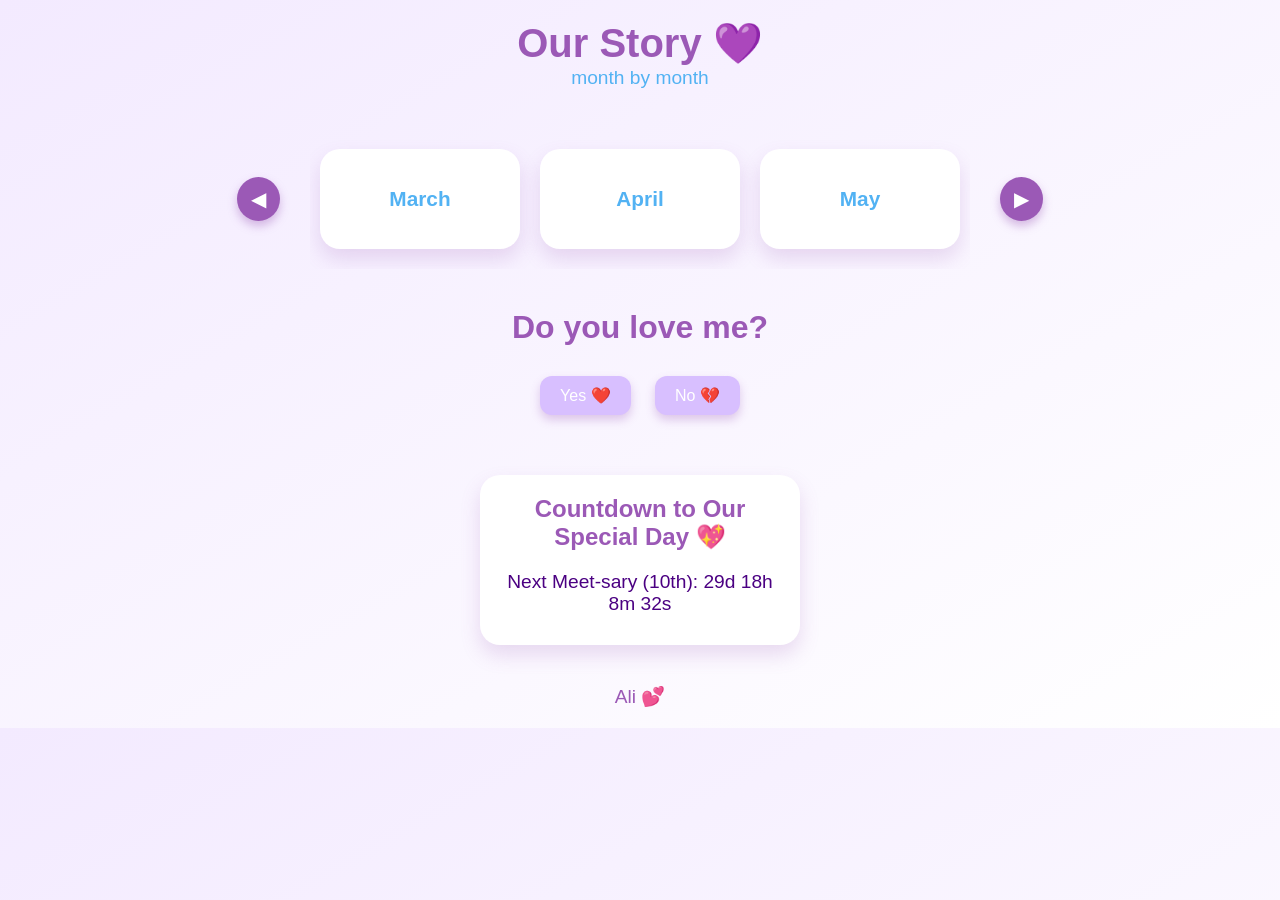
==== index.html @ c6aa1ea2 "first upload of memories system" ====
<!DOCTYPE html>
<html lang="en">
<head>
  <meta charset="UTF-8">
  <meta name="viewport" content="width=device-width, initial-scale=1.0">
  <title>For Heidi ✨</title>
  <link rel="stylesheet" href="style.css">
</head>
<body>

  <!-- Header -->
  <header>
    <h1>Our Story 💜</h1>
    <p>month by month</p>
  </header>

  <!-- Timeline Section -->
  <section class="timeline-wrapper">
    <button class="scroll-btn left" id="scrollLeft">◀</button>

    <div class="timeline">
      <a href="march.html" class="month">
        <h3>March</h3>
      </a>

      <a href="april.html" class="month">
        <h3>April</h3>
      </a>

      <a href="may.html" class="month">
        <h3>May</h3>
      </a>
    </div>

    <button class="scroll-btn right" id="scrollRight">▶</button>
  </section>

  <!-- Interactive Section -->
  <section class="love-quiz">
    <h2>Do you love me?</h2>
    <button id="yes">Yes ❤️</button>
    <button id="no">No 💔</button>
  </section>

<!-- Countdown Section -->
<section class="countdown">
  <h2>Countdown to Our Special Day 💖</h2>

  <div>
    <p>
      Next Meet-sary
      (<span id="meetsary-number"></span>):
      <span id="meetsary-timer"></span>
    </p>
  </div>
</section>

  <!-- Footer -->
  <footer>
    <p>Ali 💕</p>
  </footer>

  <script src="script.js"></script>
</body>
</html>
---- style.css ----
/* Basic Reset */
* {
  margin: 0;
  padding: 0;
  box-sizing: border-box;
  font-family: 'Arial', sans-serif;
}

/* Body Background */
body {
  background: linear-gradient(to bottom right, #f3eaff, #ffffff); /* light violet to white */
  color: #52b2f3;
  text-align: center;
  padding: 20px;
}

/* Header */
header {
  margin-bottom: 40px;
}
header h1 {
  font-size: 2.5em;
  color: #9b59b6; /* violet */
}
header p {
  font-size: 1.2em;
  color: #52b2f3; /* slightly darker violet */
}

/* Timeline (Horizontal Swipe) */
.timeline {
  display: flex;
  flex-wrap: nowrap;
  overflow-x: auto;
  gap: 20px;
  padding: 20px 10px;
  scroll-behavior: smooth;
}

/* Hide scrollbar (optional, looks cleaner) */
.timeline::-webkit-scrollbar {
  display: none;
}
.timeline {
  -ms-overflow-style: none;  /* IE & Edge */
  scrollbar-width: none;     /* Firefox */
}

/* Month cards stay fixed size */
.month {
  flex: 0 0 auto;
  background: #ffffff;
  border-radius: 20px;
  padding: 20px;
  width: 200px;
  box-shadow: 0 10px 20px rgba(155, 89, 182, 0.2);
  transition: transform 0.3s;
}

.month {
  display: flex;
  align-items: center;
  justify-content: center;
  height: 100px;
}

.month h3 {
  font-size: 1.3em;
  color: #52b2f3;
  font-weight: bold;
}

.month {
  text-decoration: none;
  color: inherit;
  display: flex;
  align-items: center;
  justify-content: center;
}

.month:hover h3 {
  color: #4b0082;
}

/* Timeline Wrapper */
.timeline-wrapper {
  position: relative;
  display: flex;
  align-items: center;
  justify-content: center;
  margin-bottom: 40px;
}

/* Scroll Buttons */
.scroll-btn {
  background: #9b59b6;
  color: white;
  border: none;
  font-size: 20px;
  padding: 10px 14px;
  border-radius: 50%;
  cursor: pointer;
  box-shadow: 0 5px 10px rgba(155, 89, 182, 0.4);
  transition: 0.3s;
}

.scroll-btn:hover {
  transform: scale(1.15);
  background: #6a0dad;
}

/* Button Positions */
.scroll-btn.left {
  margin-right: 30px;
}

.scroll-btn.right {
  margin-left: 30px;
}

/* Love Quiz Section */
.love-quiz {
  margin-bottom: 50px;
}
.love-quiz h2 {
  font-size: 2em;
  margin-bottom: 20px;
  color: #9b59b6; /* violet */
}
button {
  border: none;
  border-radius: 12px;
  padding: 10px 20px;
  margin: 10px;
  background: #d8bfff; /* light violet */
  color: #ffffff;
  font-size: 16px;
  cursor: pointer;
  transition: 0.3s;
  position: relative;
  box-shadow: 0 5px 10px rgba(155, 89, 182, 0.3);
}
button:hover {
  transform: scale(1.1);
  background: #c796ff; /* slightly darker violet on hover */
}

/* Footer */
footer p {
  font-size: 1.2em;
  margin-top: 40px;
  color: #9b59b6; /* violet */
}

/* Confetti Styles */
.confetti {
  position: fixed;
  width: 10px;
  height: 10px;
  top: 0;
  border-radius: 50%;
  animation: fall 2s linear forwards;
}
@keyframes fall {
  0% { transform: translateY(0); }
  100% { transform: translateY(100vh) rotate(360deg); }
}

.countdown {
  margin: 40px auto;
  background: #ffffff;
  border-radius: 20px;
  padding: 20px;
  width: 320px;
  box-shadow: 0 10px 20px rgba(155, 89, 182, 0.2);
}
.countdown h2 {
  color: #9b59b6;
  margin-bottom: 20px;
}
.countdown p {
  font-size: 1.2em;
  margin: 10px 0;
  color: #4b0082;
}
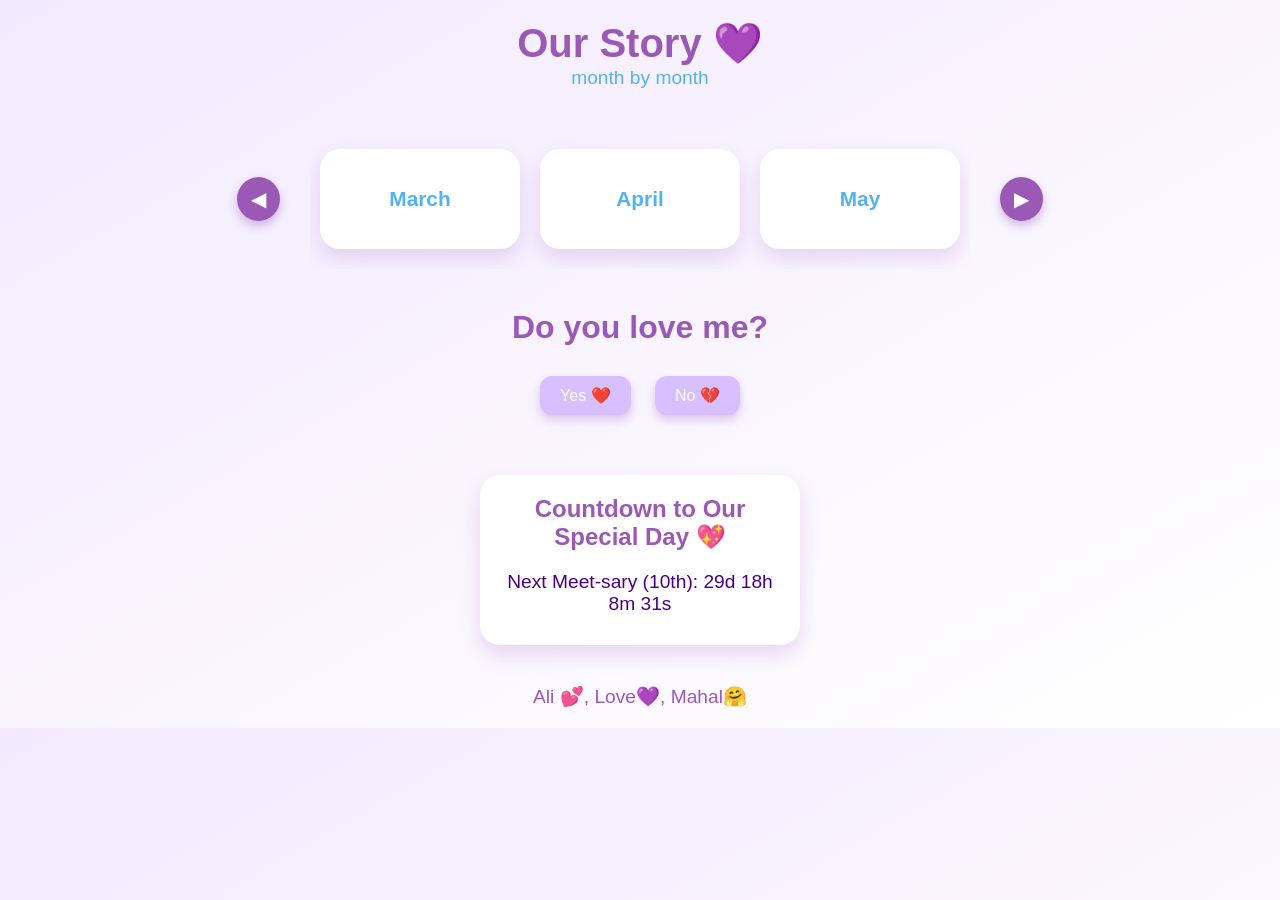
==== commit 4d7c3186: "update" ====
--- a/index.html
+++ b/index.html
@@ -57,7 +57,7 @@
 
   <!-- Footer -->
   <footer>
-    <p>Ali 💕</p>
+    <p>Ali 💕, Love💜, Mahal🤗</p>
   </footer>
 
   <script src="script.js"></script>
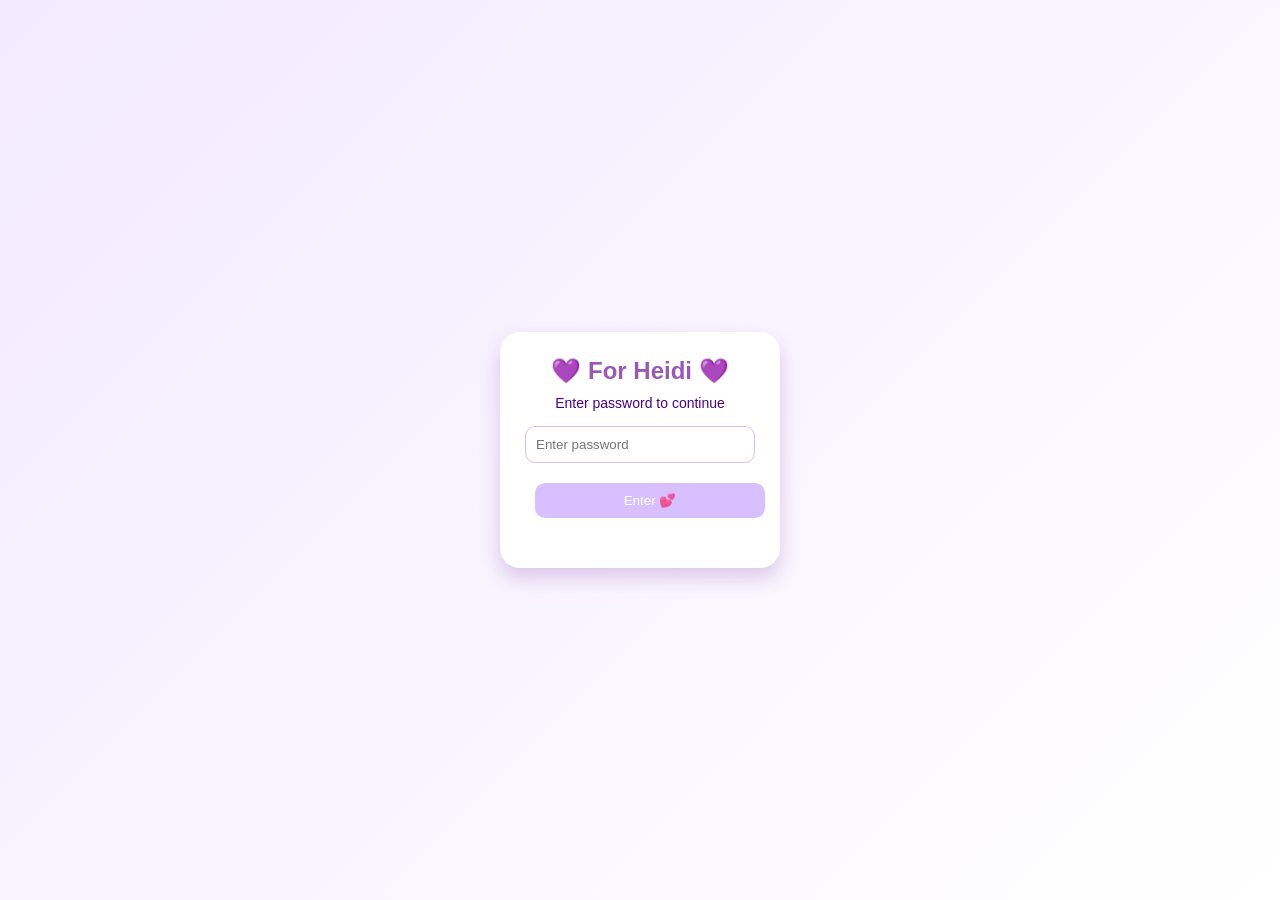
==== commit 0f7bdeb6: "update" ====
--- a/index.html
+++ b/index.html
@@ -8,58 +8,95 @@
 </head>
 <body>
 
-  <!-- Header -->
+<!-- 🔐 LOGIN SCREEN -->
+<div id="login-screen">
+  <div class="login-box">
+    <h2>💜 For Heidi 💜</h2>
+    <p>Enter password to continue</p>
+
+    <input type="password" id="password" placeholder="Enter password">
+    <button onclick="checkPassword()">Enter 💕</button>
+
+    <p id="error"></p>
+  </div>
+</div>
+
+<!-- 💜 LOADING SCREEN -->
+<div id="loading-screen" style="display:none;">
+  <div class="loader-box">
+    <img src="loadingscreen.gif" alt="loading">
+    <p>Loading our memories... 💜</p>
+  </div>
+</div>
+
+<!-- 🌸 MAIN CONTENT -->
+<div id="main-content" style="display:none;">
+
   <header>
     <h1>Our Story 💜</h1>
     <p>month by month</p>
   </header>
 
-  <!-- Timeline Section -->
   <section class="timeline-wrapper">
     <button class="scroll-btn left" id="scrollLeft">◀</button>
 
     <div class="timeline">
-      <a href="march.html" class="month">
-        <h3>March</h3>
-      </a>
-
-      <a href="april.html" class="month">
-        <h3>April</h3>
-      </a>
-
-      <a href="may.html" class="month">
-        <h3>May</h3>
-      </a>
+      <a href="march.html" class="month"><h3>March</h3></a>
+      <a href="april.html" class="month"><h3>April</h3></a>
+      <a href="may.html" class="month"><h3>May</h3></a>
     </div>
 
     <button class="scroll-btn right" id="scrollRight">▶</button>
   </section>
 
-  <!-- Interactive Section -->
   <section class="love-quiz">
     <h2>Do you love me?</h2>
     <button id="yes">Yes ❤️</button>
     <button id="no">No 💔</button>
   </section>
 
-<!-- Countdown Section -->
-<section class="countdown">
-  <h2>Countdown to Our Special Day 💖</h2>
-
-  <div>
+  <section class="countdown">
+    <h2>Countdown to Our Special Day 💖</h2>
     <p>
-      Next Meet-sary
-      (<span id="meetsary-number"></span>):
+      Next Meet-sary:
+      <span id="meetsary-number"></span>
+      <br>
       <span id="meetsary-timer"></span>
     </p>
-  </div>
-</section>
+  </section>
 
-  <!-- Footer -->
   <footer>
-    <p>Ali 💕, Love💜, Mahal🤗</p>
+    <p>Ali 💕, Love 💜, Mahal 🤗</p>
   </footer>
 
-  <script src="script.js"></script>
+</div>
+
+<script src="script.js"></script>
+
+<!-- 🔐 LOGIN + LOADING LOGIC -->
+<script>
+function checkPassword() {
+  const pass = document.getElementById("password").value;
+
+  if (pass === "heiro@0726") {
+
+    // hide login
+    document.getElementById("login-screen").style.display = "none";
+
+    // show loading
+    document.getElementById("loading-screen").style.display = "flex";
+
+    // after delay show main content
+    setTimeout(() => {
+      document.getElementById("loading-screen").style.display = "none";
+      document.getElementById("main-content").style.display = "block";
+    }, 2500);
+
+  } else {
+    document.getElementById("error").innerText = "Wrong password 💔 Try again";
+  }
+}
+</script>
+
 </body>
 </html>
--- a/style.css
+++ b/style.css
@@ -1,4 +1,4 @@
-/* Basic Reset */
+/* ================= RESET ================= */
 * {
   margin: 0;
   padding: 0;
@@ -6,89 +6,161 @@
   font-family: 'Arial', sans-serif;
 }
 
-/* Body Background */
+/* ================= BODY ================= */
 body {
-  background: linear-gradient(to bottom right, #f3eaff, #ffffff); /* light violet to white */
+  background: linear-gradient(to bottom right, #f3eaff, #ffffff);
   color: #52b2f3;
   text-align: center;
-  padding: 20px;
-}
-
-/* Header */
+}
+
+/* ================= LOADING SCREEN ================= */
+#loading-screen {
+  position: fixed;
+  width: 100%;
+  height: 100vh;
+  background: linear-gradient(to bottom right, #f3eaff, #ffffff);
+  display: flex;
+  justify-content: center;
+  align-items: center;
+  z-index: 2000;
+}
+
+.loader-box {
+  text-align: center;
+}
+
+.loader-box img {
+  width: 120px;
+  height: 120px;
+  margin-bottom: 10px;
+}
+
+.loader-box p {
+  color: #9b59b6;
+  font-size: 16px;
+}
+
+/* ================= LOGIN SCREEN ================= */
+#login-screen {
+  position: fixed;
+  width: 100%;
+  height: 100vh;
+  background: linear-gradient(135deg, #f3eaff, #ffffff);
+  display: flex;
+  justify-content: center;
+  align-items: center;
+  z-index: 1500;
+}
+
+.login-box {
+  background: white;
+  padding: 25px;
+  border-radius: 20px;
+  box-shadow: 0 10px 20px rgba(155, 89, 182, 0.3);
+  width: 280px;
+}
+
+.login-box h2 {
+  color: #9b59b6;
+  margin-bottom: 10px;
+}
+
+.login-box p {
+  font-size: 14px;
+  margin-bottom: 15px;
+  color: #4b0082;
+}
+
+.login-box input {
+  width: 100%;
+  padding: 10px;
+  border-radius: 10px;
+  border: 1px solid #d8bfff;
+  margin-bottom: 10px;
+  outline: none;
+}
+
+.login-box button {
+  width: 100%;
+  padding: 10px;
+  border: none;
+  border-radius: 10px;
+  background: #d8bfff;
+  color: white;
+  cursor: pointer;
+  transition: 0.3s;
+}
+
+.login-box button:hover {
+  background: #c796ff;
+}
+
+#error {
+  color: red;
+  font-size: 12px;
+  margin-top: 5px;
+}
+
+/* ================= MAIN CONTENT ================= */
+#main-content {
+  display: none;
+}
+
+/* ================= HEADER ================= */
 header {
-  margin-bottom: 40px;
-}
+  margin: 30px 0;
+}
+
 header h1 {
-  font-size: 2.5em;
-  color: #9b59b6; /* violet */
-}
+  font-size: 2.2em;
+  color: #9b59b6;
+}
+
 header p {
-  font-size: 1.2em;
-  color: #52b2f3; /* slightly darker violet */
-}
-
-/* Timeline (Horizontal Swipe) */
+  color: #52b2f3;
+}
+
+/* ================= TIMELINE ================= */
+.timeline-wrapper {
+  display: flex;
+  align-items: center;
+  justify-content: center;
+  margin-bottom: 30px;
+}
+
 .timeline {
   display: flex;
-  flex-wrap: nowrap;
   overflow-x: auto;
   gap: 20px;
-  padding: 20px 10px;
+  padding: 20px;
   scroll-behavior: smooth;
 }
 
-/* Hide scrollbar (optional, looks cleaner) */
 .timeline::-webkit-scrollbar {
   display: none;
 }
-.timeline {
-  -ms-overflow-style: none;  /* IE & Edge */
-  scrollbar-width: none;     /* Firefox */
-}
-
-/* Month cards stay fixed size */
+
+/* Month cards */
 .month {
   flex: 0 0 auto;
-  background: #ffffff;
+  width: 200px;
+  height: 100px;
+  background: white;
   border-radius: 20px;
-  padding: 20px;
-  width: 200px;
+  display: flex;
+  justify-content: center;
+  align-items: center;
+  text-decoration: none;
   box-shadow: 0 10px 20px rgba(155, 89, 182, 0.2);
-  transition: transform 0.3s;
-}
-
-.month {
-  display: flex;
-  align-items: center;
-  justify-content: center;
-  height: 100px;
+  transition: 0.3s;
+}
+
+.month:hover {
+  transform: scale(1.05);
 }
 
 .month h3 {
-  font-size: 1.3em;
   color: #52b2f3;
-  font-weight: bold;
-}
-
-.month {
-  text-decoration: none;
-  color: inherit;
-  display: flex;
-  align-items: center;
-  justify-content: center;
-}
-
-.month:hover h3 {
-  color: #4b0082;
-}
-
-/* Timeline Wrapper */
-.timeline-wrapper {
-  position: relative;
-  display: flex;
-  align-items: center;
-  justify-content: center;
-  margin-bottom: 40px;
 }
 
 /* Scroll Buttons */
@@ -96,90 +168,69 @@
   background: #9b59b6;
   color: white;
   border: none;
-  font-size: 20px;
-  padding: 10px 14px;
+  font-size: 18px;
+  padding: 10px;
   border-radius: 50%;
   cursor: pointer;
-  box-shadow: 0 5px 10px rgba(155, 89, 182, 0.4);
-  transition: 0.3s;
-}
-
-.scroll-btn:hover {
-  transform: scale(1.15);
-  background: #6a0dad;
-}
-
-/* Button Positions */
-.scroll-btn.left {
-  margin-right: 30px;
-}
-
-.scroll-btn.right {
-  margin-left: 30px;
-}
-
-/* Love Quiz Section */
+}
+
+/* ================= LOVE QUIZ ================= */
 .love-quiz {
-  margin-bottom: 50px;
-}
+  margin: 40px 0;
+}
+
 .love-quiz h2 {
-  font-size: 2em;
-  margin-bottom: 20px;
-  color: #9b59b6; /* violet */
-}
+  color: #9b59b6;
+}
+
 button {
-  border: none;
-  border-radius: 12px;
   padding: 10px 20px;
   margin: 10px;
-  background: #d8bfff; /* light violet */
-  color: #ffffff;
-  font-size: 16px;
+  border-radius: 12px;
+  border: none;
+  background: #d8bfff;
+  color: white;
   cursor: pointer;
   transition: 0.3s;
-  position: relative;
-  box-shadow: 0 5px 10px rgba(155, 89, 182, 0.3);
-}
+}
+
 button:hover {
   transform: scale(1.1);
-  background: #c796ff; /* slightly darker violet on hover */
-}
-
-/* Footer */
-footer p {
-  font-size: 1.2em;
-  margin-top: 40px;
-  color: #9b59b6; /* violet */
-}
-
-/* Confetti Styles */
-.confetti {
-  position: fixed;
-  width: 10px;
-  height: 10px;
-  top: 0;
-  border-radius: 50%;
-  animation: fall 2s linear forwards;
-}
-@keyframes fall {
-  0% { transform: translateY(0); }
-  100% { transform: translateY(100vh) rotate(360deg); }
-}
-
+}
+
+/* ================= COUNTDOWN ================= */
 .countdown {
   margin: 40px auto;
-  background: #ffffff;
+  background: white;
+  width: 300px;
+  padding: 20px;
   border-radius: 20px;
-  padding: 20px;
-  width: 320px;
   box-shadow: 0 10px 20px rgba(155, 89, 182, 0.2);
 }
+
 .countdown h2 {
   color: #9b59b6;
-  margin-bottom: 20px;
-}
-.countdown p {
-  font-size: 1.2em;
-  margin: 10px 0;
-  color: #4b0082;
+}
+
+/* ================= FOOTER ================= */
+footer {
+  margin-top: 40px;
+  color: #9b59b6;
+  font-size: 1.1em;
+}
+
+/* ================= MOBILE RESPONSIVE ================= */
+@media (max-width: 768px) {
+  .month {
+    width: 150px;
+    height: 80px;
+  }
+
+  .login-box {
+    width: 90%;
+  }
+
+  .countdown {
+    width: 90%;
+  }
 }
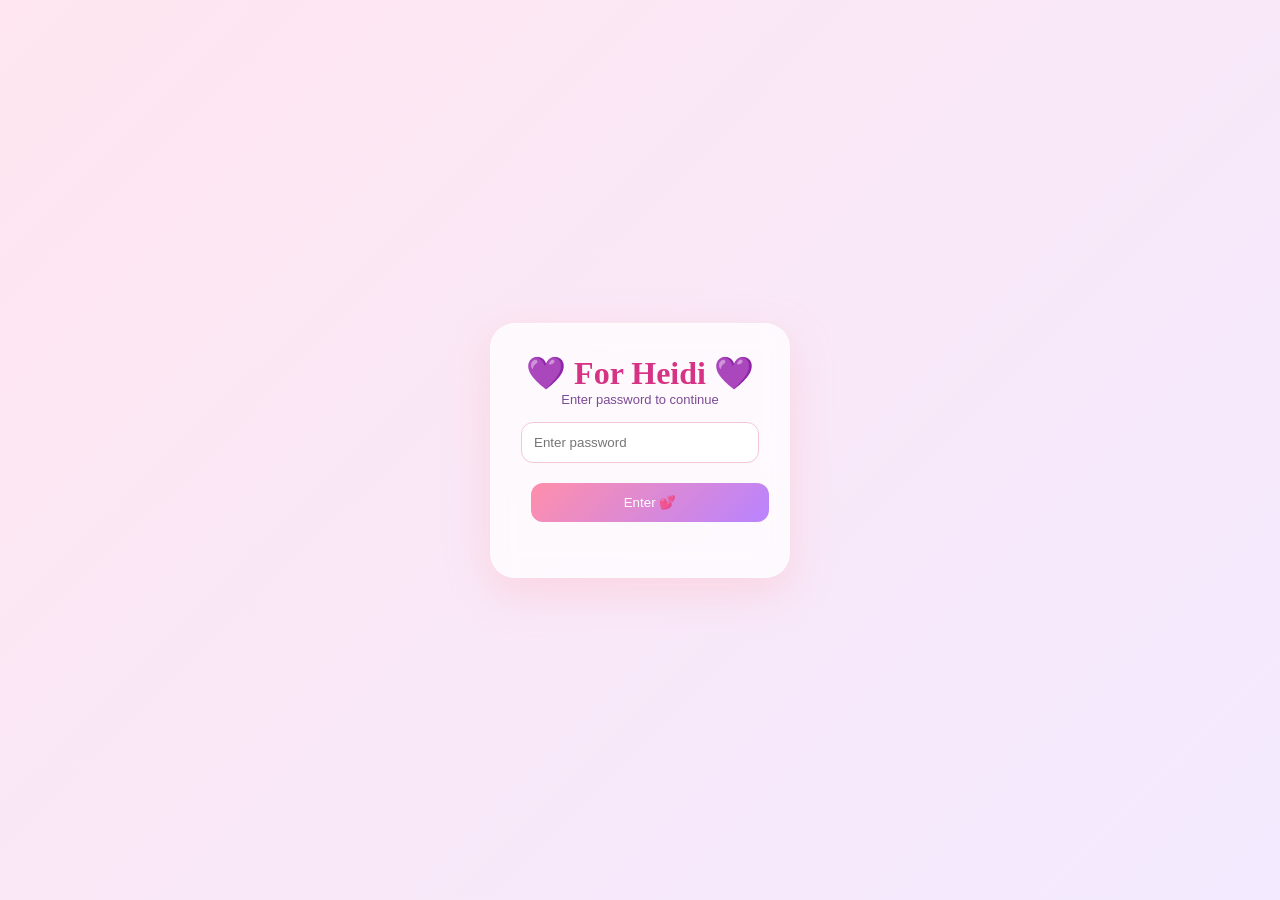
==== commit 539e7074: "update" ====
--- a/index.html
+++ b/index.html
@@ -71,32 +71,66 @@
 
 </div>
 
+<!-- Main JavaScript -->
 <script src="script.js"></script>
 
-<!-- 🔐 LOGIN + LOADING LOGIC -->
+<!-- Login Logic -->
+
 <script>
+window.onload = function () {
+
+  if (sessionStorage.getItem("loggedIn") === "true") {
+
+    // User already logged in during this browser session
+    document.getElementById("login-screen").style.display = "none";
+    document.getElementById("loading-screen").style.display = "none";
+    document.getElementById("main-content").style.display = "block";
+
+  } else {
+
+    // First visit in this session
+    document.getElementById("login-screen").style.display = "flex";
+    document.getElementById("loading-screen").style.display = "none";
+    document.getElementById("main-content").style.display = "none";
+
+  }
+
+};
+
 function checkPassword() {
+
   const pass = document.getElementById("password").value;
 
   if (pass === "heiro@0726") {
 
-    // hide login
+    // Save login only for this browser session
+    sessionStorage.setItem("loggedIn", "true");
+
+    // Hide login
     document.getElementById("login-screen").style.display = "none";
 
-    // show loading
+    // Show loading screen
     document.getElementById("loading-screen").style.display = "flex";
 
-    // after delay show main content
-    setTimeout(() => {
+    // Show main page after loading
+    setTimeout(function () {
+
       document.getElementById("loading-screen").style.display = "none";
       document.getElementById("main-content").style.display = "block";
+
     }, 2500);
 
   } else {
-    document.getElementById("error").innerText = "Wrong password 💔 Try again";
+
+    document.getElementById("error").innerText =
+      "Wrong password 💔 Try again";
+
   }
+
 }
 </script>
 
+
+
 </body>
-</html>+</html>
--- a/style.css
+++ b/style.css
@@ -3,14 +3,34 @@
   margin: 0;
   padding: 0;
   box-sizing: border-box;
-  font-family: 'Arial', sans-serif;
-}
-
-/* ================= BODY ================= */
+  font-family: 'Poppins', sans-serif;
+}
+
+/* ================= BODY (ROMANTIC BACKGROUND) ================= */
 body {
-  background: linear-gradient(to bottom right, #f3eaff, #ffffff);
-  color: #52b2f3;
+  background: radial-gradient(circle at top, #ffe6f0, #f3eaff, #ffffff);
+  color: #6a4c93;
   text-align: center;
+  overflow-x: hidden;
+}
+
+/* Floating soft hearts background effect */
+body::before {
+  content: "💖 💕 💗 💞 💓";
+  position: fixed;
+  font-size: 24px;
+  opacity: 0.08;
+  width: 100%;
+  height: 100%;
+  top: 0;
+  left: 0;
+  animation: floatHearts 20s linear infinite;
+  pointer-events: none;
+}
+
+@keyframes floatHearts {
+  from { transform: translateY(0); }
+  to { transform: translateY(-200px); }
 }
 
 /* ================= LOADING SCREEN ================= */
@@ -18,26 +38,22 @@
   position: fixed;
   width: 100%;
   height: 100vh;
-  background: linear-gradient(to bottom right, #f3eaff, #ffffff);
+  background: linear-gradient(135deg, #ffe6f0, #ffffff);
   display: flex;
   justify-content: center;
   align-items: center;
   z-index: 2000;
 }
 
-.loader-box {
-  text-align: center;
-}
-
 .loader-box img {
-  width: 120px;
-  height: 120px;
-  margin-bottom: 10px;
+  width: 110px;
+  height: 110px;
+  filter: drop-shadow(0 0 10px #ffb6c1);
 }
 
 .loader-box p {
-  color: #9b59b6;
-  font-size: 16px;
+  color: #b46fa3;
+  font-size: 15px;
 }
 
 /* ================= LOGIN SCREEN ================= */
@@ -45,7 +61,7 @@
   position: fixed;
   width: 100%;
   height: 100vh;
-  background: linear-gradient(135deg, #f3eaff, #ffffff);
+  background: linear-gradient(135deg, #ffe6f0, #f3eaff);
   display: flex;
   justify-content: center;
   align-items: center;
@@ -53,52 +69,56 @@
 }
 
 .login-box {
-  background: white;
-  padding: 25px;
-  border-radius: 20px;
-  box-shadow: 0 10px 20px rgba(155, 89, 182, 0.3);
-  width: 280px;
+  background: rgba(255, 255, 255, 0.75);
+  backdrop-filter: blur(12px);
+  padding: 30px;
+  border-radius: 25px;
+  box-shadow: 0 15px 40px rgba(255, 182, 193, 0.4);
+  width: 300px;
+  border: 1px solid rgba(255,255,255,0.4);
 }
 
 .login-box h2 {
-  color: #9b59b6;
-  margin-bottom: 10px;
+  font-family: 'Great Vibes', cursive;
+  font-size: 32px;
+  color: #d63384;
 }
 
 .login-box p {
-  font-size: 14px;
+  font-size: 13px;
+  color: #7b4b94;
   margin-bottom: 15px;
-  color: #4b0082;
 }
 
 .login-box input {
   width: 100%;
-  padding: 10px;
-  border-radius: 10px;
-  border: 1px solid #d8bfff;
+  padding: 12px;
+  border-radius: 12px;
+  border: 1px solid #f3c6d6;
   margin-bottom: 10px;
   outline: none;
 }
 
 .login-box button {
   width: 100%;
-  padding: 10px;
+  padding: 12px;
   border: none;
-  border-radius: 10px;
-  background: #d8bfff;
+  border-radius: 12px;
+  background: linear-gradient(135deg, #ff8fab, #b983ff);
   color: white;
+  font-weight: 500;
   cursor: pointer;
-  transition: 0.3s;
+  transition: 0.3s ease;
 }
 
 .login-box button:hover {
-  background: #c796ff;
+  transform: scale(1.05);
+  box-shadow: 0 10px 20px rgba(255, 105, 180, 0.3);
 }
 
 #error {
-  color: red;
+  color: #ff4d6d;
   font-size: 12px;
-  margin-top: 5px;
 }
 
 /* ================= MAIN CONTENT ================= */
@@ -108,16 +128,18 @@
 
 /* ================= HEADER ================= */
 header {
-  margin: 30px 0;
+  margin: 40px 0;
 }
 
 header h1 {
-  font-size: 2.2em;
-  color: #9b59b6;
+  font-family: 'Great Vibes', cursive;
+  font-size: 3em;
+  color: #d63384;
+  text-shadow: 0 5px 20px rgba(255, 182, 193, 0.4);
 }
 
 header p {
-  color: #52b2f3;
+  color: #7b4b94;
 }
 
 /* ================= TIMELINE ================= */
@@ -140,38 +162,49 @@
   display: none;
 }
 
-/* Month cards */
+/* Romantic glass cards */
 .month {
   flex: 0 0 auto;
   width: 200px;
-  height: 100px;
-  background: white;
-  border-radius: 20px;
+  height: 110px;
+  background: rgba(255, 255, 255, 0.6);
+  backdrop-filter: blur(10px);
+  border-radius: 25px;
   display: flex;
   justify-content: center;
   align-items: center;
   text-decoration: none;
-  box-shadow: 0 10px 20px rgba(155, 89, 182, 0.2);
+  box-shadow: 0 10px 30px rgba(255, 182, 193, 0.3);
   transition: 0.3s;
+  border: 1px solid rgba(255,255,255,0.4);
 }
 
 .month:hover {
-  transform: scale(1.05);
+  transform: translateY(-8px) scale(1.05);
+  box-shadow: 0 15px 35px rgba(255, 105, 180, 0.3);
 }
 
 .month h3 {
-  color: #52b2f3;
-}
-
-/* Scroll Buttons */
-.scroll-btn {
-  background: #9b59b6;
+  font-family: 'Poppins', sans-serif;
+  color: #d63384;
+}
+
+/* ================= BUTTONS ================= */
+button {
+  padding: 12px 22px;
+  margin: 10px;
+  border-radius: 15px;
+  border: none;
+  background: linear-gradient(135deg, #ff8fab, #b983ff);
   color: white;
-  border: none;
-  font-size: 18px;
-  padding: 10px;
-  border-radius: 50%;
   cursor: pointer;
+  transition: 0.3s;
+  font-weight: 500;
+}
+
+button:hover {
+  transform: scale(1.1);
+  box-shadow: 0 10px 20px rgba(255, 105, 180, 0.3);
 }
 
 /* ================= LOVE QUIZ ================= */
@@ -180,50 +213,39 @@
 }
 
 .love-quiz h2 {
-  color: #9b59b6;
-}
-
-button {
-  padding: 10px 20px;
-  margin: 10px;
-  border-radius: 12px;
-  border: none;
-  background: #d8bfff;
-  color: white;
-  cursor: pointer;
-  transition: 0.3s;
-}
-
-button:hover {
-  transform: scale(1.1);
+  font-family: 'Great Vibes', cursive;
+  font-size: 2.5em;
+  color: #d63384;
 }
 
 /* ================= COUNTDOWN ================= */
 .countdown {
   margin: 40px auto;
-  background: white;
-  width: 300px;
-  padding: 20px;
-  border-radius: 20px;
-  box-shadow: 0 10px 20px rgba(155, 89, 182, 0.2);
+  background: rgba(255,255,255,0.7);
+  backdrop-filter: blur(10px);
+  width: 320px;
+  padding: 25px;
+  border-radius: 25px;
+  box-shadow: 0 10px 30px rgba(255, 182, 193, 0.3);
 }
 
 .countdown h2 {
-  color: #9b59b6;
+  font-family: 'Great Vibes', cursive;
+  color: #d63384;
 }
 
 /* ================= FOOTER ================= */
 footer {
   margin-top: 40px;
-  color: #9b59b6;
-  font-size: 1.1em;
+  color: #b46fa3;
+  font-size: 1em;
 }
 
 /* ================= MOBILE RESPONSIVE ================= */
 @media (max-width: 768px) {
   .month {
     width: 150px;
-    height: 80px;
+    height: 85px;
   }
 
   .login-box {
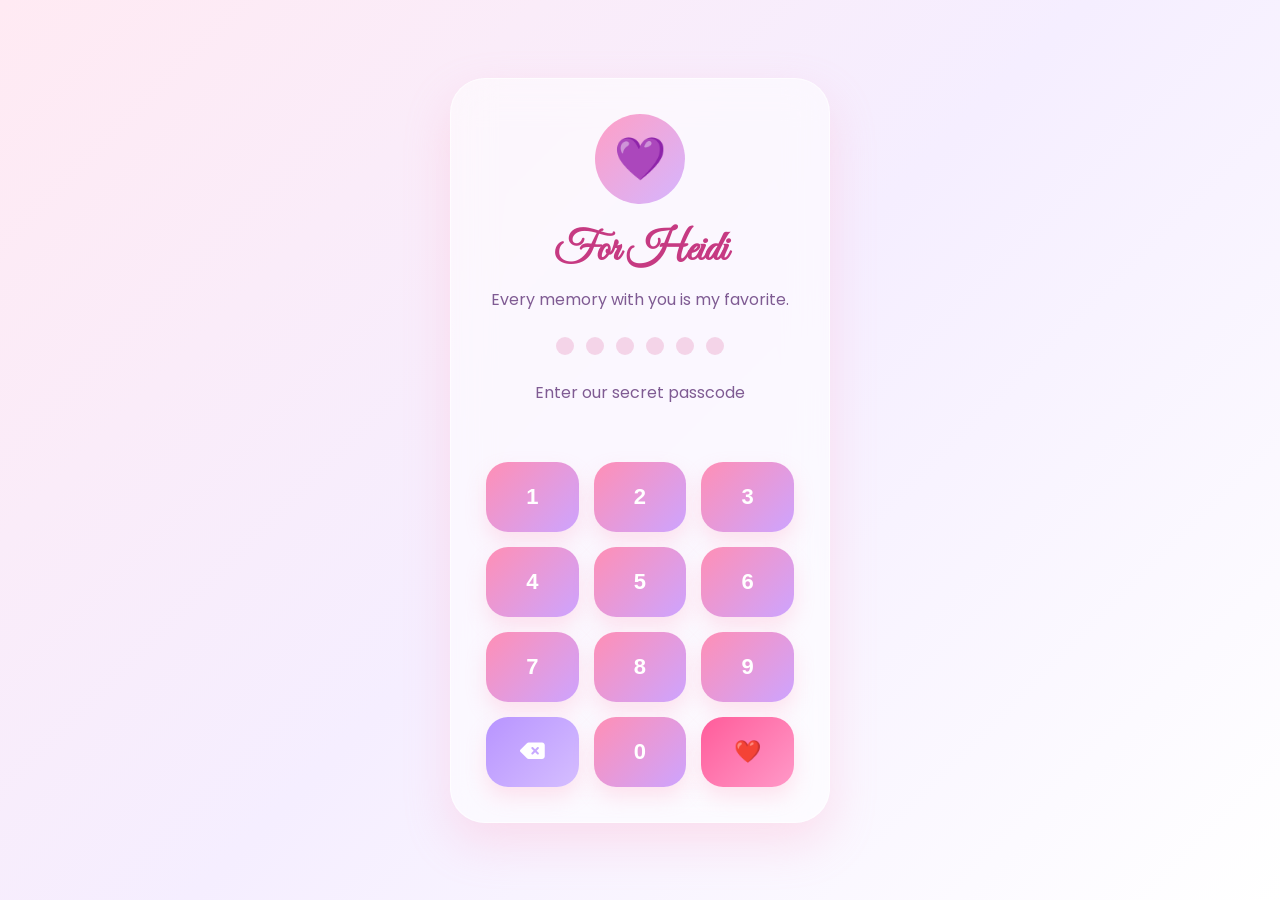
==== commit d5482dcd: "Fix GitHub Pages site structure" ====
--- a/index.html
+++ b/index.html
@@ -1,136 +1,445 @@
 <!DOCTYPE html>
 <html lang="en">
 <head>
-  <meta charset="UTF-8">
-  <meta name="viewport" content="width=device-width, initial-scale=1.0">
-  <title>For Heidi ✨</title>
-  <link rel="stylesheet" href="style.css">
+    <meta charset="UTF-8">
+    <meta name="viewport" content="width=device-width, initial-scale=1.0">
+    <title>For Heidi 💜</title>
+
+    <!-- Google Fonts -->
+    <link href="https://fonts.googleapis.com/css2?family=Great+Vibes&family=Poppins:wght@300;400;500;600;700&display=swap" rel="stylesheet">
+
+    <!-- CSS -->
+    <link rel="stylesheet" href="style.css">
+
+    <!-- Font Awesome -->
+    <link rel="stylesheet"
+    href="https://cdnjs.cloudflare.com/ajax/libs/font-awesome/6.6.0/css/all.min.css">
 </head>
+
 <body>
 
-<!-- 🔐 LOGIN SCREEN -->
+<!-- ================= LOGIN SCREEN ================= -->
+
 <div id="login-screen">
-  <div class="login-box">
-    <h2>💜 For Heidi 💜</h2>
-    <p>Enter password to continue</p>
-
-    <input type="password" id="password" placeholder="Enter password">
-    <button onclick="checkPassword()">Enter 💕</button>
-
-    <p id="error"></p>
-  </div>
-</div>
-
-<!-- 💜 LOADING SCREEN -->
-<div id="loading-screen" style="display:none;">
-  <div class="loader-box">
-    <img src="loadingscreen.gif" alt="loading">
-    <p>Loading our memories... 💜</p>
-  </div>
-</div>
-
-<!-- 🌸 MAIN CONTENT -->
-<div id="main-content" style="display:none;">
-
-  <header>
-    <h1>Our Story 💜</h1>
-    <p>month by month</p>
-  </header>
-
-  <section class="timeline-wrapper">
-    <button class="scroll-btn left" id="scrollLeft">◀</button>
-
-    <div class="timeline">
-      <a href="march.html" class="month"><h3>March</h3></a>
-      <a href="april.html" class="month"><h3>April</h3></a>
-      <a href="may.html" class="month"><h3>May</h3></a>
-    </div>
-
-    <button class="scroll-btn right" id="scrollRight">▶</button>
-  </section>
-
-  <section class="love-quiz">
-    <h2>Do you love me?</h2>
-    <button id="yes">Yes ❤️</button>
-    <button id="no">No 💔</button>
-  </section>
-
-  <section class="countdown">
-    <h2>Countdown to Our Special Day 💖</h2>
-    <p>
-      Next Meet-sary:
-      <span id="meetsary-number"></span>
-      <br>
-      <span id="meetsary-timer"></span>
-    </p>
-  </section>
-
-  <footer>
-    <p>Ali 💕, Love 💜, Mahal 🤗</p>
-  </footer>
-
-</div>
-
-<!-- Main JavaScript -->
+
+    <div class="login-card">
+
+        <div class="login-logo">
+            💜
+        </div>
+
+        <h1>For Heidi</h1>
+
+        <p>
+            Every memory with you is my favorite.
+        </p>
+
+        <div id="passcode-display">
+
+            <span></span>
+            <span></span>
+            <span></span>
+            <span></span>
+            <span></span>
+            <span></span>
+
+        </div>
+
+        <p class="login-text">
+            Enter our secret passcode
+        </p>
+
+        <p id="error"></p>
+
+        <div class="keypad">
+
+            <button onclick="addNumber('1')">1</button>
+            <button onclick="addNumber('2')">2</button>
+            <button onclick="addNumber('3')">3</button>
+
+            <button onclick="addNumber('4')">4</button>
+            <button onclick="addNumber('5')">5</button>
+            <button onclick="addNumber('6')">6</button>
+
+            <button onclick="addNumber('7')">7</button>
+            <button onclick="addNumber('8')">8</button>
+            <button onclick="addNumber('9')">9</button>
+
+            <button class="delete-btn"
+                onclick="deleteNumber()">
+                <i class="fa-solid fa-delete-left"></i>
+            </button>
+
+            <button onclick="addNumber('0')">
+                0
+            </button>
+
+            <button class="heart-btn"
+                onclick="checkPasscode()">
+                ❤️
+            </button>
+
+        </div>
+
+    </div>
+
+</div>
+
+<!-- ================= LOADING SCREEN ================= -->
+
+<div id="loading-screen">
+
+    <div class="loading-box">
+
+        <img src="loadingscreen.gif">
+
+        <h2>Loading our memories...</h2>
+
+        <p>
+            Please wait my love 💜
+        </p>
+
+    </div>
+
+</div>
+
+<!-- ================= MAIN APP ================= -->
+
+<div id="main-content">
+
+<!-- Floating Hearts -->
+
+<div class="floating-hearts"></div>
+
+<!-- ================= HEADER ================= -->
+<header>
+
+    <div class="logo">
+
+        <h1>💜 For Heidi</h1>
+
+        <span>
+            Every memory deserves forever.
+        </span>
+
+    </div>
+
+    <h2 id="welcome"></h2>
+
+    <div class="profile">
+
+        <img src="images/profile.jpg">
+
+    </div>
+
+</header>
+
+
+<!-- ================= NAVIGATION ================= -->
+
+<nav>
+
+    <a href="#dashboard">
+        <i class="fa-solid fa-house"></i>
+        Home
+    </a>
+
+    <a href="letter.html">
+        <i class="fa-solid fa-envelope"></i>
+        Letters
+    </a>
+
+    <a href="music.html">
+        <i class="fa-solid fa-music"></i>
+        Music
+    </a>
+
+</nav>
+
+<!-- ================= DASHBOARD ================= -->
+
+<section id="dashboard">
+
+<div class="dashboard-grid">
+
+<!-- Today's Message -->
+
+<div class="card large">
+
+<h2>
+💌 Today's Love Letter
+</h2>
+
+<p id="daily-quote"></p>
+
+</div>
+
+<!-- Countdown -->
+
+<div class="card">
+
+    <h2>❤️ Our Journey</h2>
+
+    <!-- Meet-sary -->
+
+    <div class="countdown-box">
+
+        <h3 id="meetsary-number">
+
+            5th Meetsary
+
+        </h3>
+
+        <p id="meetsary-timer">
+
+            Loading...
+
+        </p>
+
+    </div>
+
+    <hr>
+
+    <!-- Monthsary -->
+
+    <div class="countdown-box">
+
+        <h3 id="monthsary-number">
+
+            1st Monthsary
+
+        </h3>
+
+        <p id="monthsary-timer">
+
+            Loading...
+
+        </p>
+
+    </div>
+
+</div>
+<!-- Love Meter -->
+
+<div class="card">
+
+<h2>
+
+💕 Love Meter
+
+</h2>
+
+<div class="love-meter">
+
+<div class="meter-fill"></div>
+
+</div>
+
+<h3>
+
+∞%
+
+</h3>
+
+<p>
+
+Unlimited Love
+
+</p>
+
+</div>
+
+        <!-- Our Story -->
+
+        <div class="card">
+
+            <h2>📅 Our Story</h2>
+
+            <div class="story-buttons">
+
+                <a href="march.html" class="story-btn">
+                    🌸 March
+                </a>
+
+                <a href="april.html" class="story-btn">
+                    🌷 April
+                </a>
+
+                <a href="may.html" class="story-btn">
+                    ☀️ May
+                </a>
+
+                <a href="june.html" class="story-btn">
+                    🎂 June
+                </a>
+
+                <a href="july.html" class="story-btn">
+                    🌼 July
+                </a>
+
+                <a href="august.html" class="story-btn">
+                    ✨ August
+                </a>
+
+            </div>
+
+        </div>
+
+        <!-- Music -->
+
+       <div class="card music-card">
+
+<h2>🎵 Now Playing</h2>
+
+<img
+id="dashboardCover"
+class="album-cover-small"
+src="images/default-cover.jpg">
+
+<h3 id="dashboardTitle">
+
+Loading...
+
+</h3>
+
+<p id="dashboardArtist">
+
+Artist
+
+</p>
+
+<audio id="dashboardAudio"></audio>
+
+<div class="music-controls">
+
+<button id="dashboardPrev">
+
+⏮
+
+</button>
+
+<button id="dashboardPlay">
+
+▶
+
+</button>
+
+<button id="dashboardNext">
+
+⏭
+
+</button>
+
+</div>
+
+<a href="music.html" class="card-button">
+
+Open Playlist ❤️
+
+</a>
+
+</div>
+
+
+        <!-- Love Quiz -->
+
+        <div class="card">
+
+            <h2>💖 Quick Question</h2>
+
+            <p>
+
+                Do you love me?
+
+            </p>
+
+            <div class="quiz-buttons">
+
+                <button id="yes">
+
+                    Yes ❤️
+
+                </button>
+
+                <button id="no">
+
+                    No 💔
+
+                </button>
+
+            </div>
+
+        </div>
+
+        <!-- Surprise -->
+
+        <div class="card special">
+
+            <h2>
+
+                🎁 Secret Surprise
+
+            </h2>
+
+            <p>
+
+                There's something waiting for you...
+
+            </p>
+
+            <a href="surprise.html" class="card-button">
+
+                Open Surprise 💕
+
+            </a>
+
+        </div>
+
+        <!-- Love Letter -->
+
+        <div class="card large">
+
+            <h2>
+
+                💌 Message From Me
+
+            </h2>
+
+          <p id="typing-message"></p>
+
+        </div>
+
+    </div>
+
+</section>
+
+<footer>
+
+<h2>
+
+💜 For Heidi 💜
+
+</h2>
+
+<p>
+
+Made with love by Errol ❤️
+
+</p>
+
+<div id="secret-heart">
+
+❤️
+
+</div>
+
+</footer>
+
+</div>
+
+<script src="playlist.js"></script>
 <script src="script.js"></script>
 
-<!-- Login Logic -->
-
-<script>
-window.onload = function () {
-
-  if (sessionStorage.getItem("loggedIn") === "true") {
-
-    // User already logged in during this browser session
-    document.getElementById("login-screen").style.display = "none";
-    document.getElementById("loading-screen").style.display = "none";
-    document.getElementById("main-content").style.display = "block";
-
-  } else {
-
-    // First visit in this session
-    document.getElementById("login-screen").style.display = "flex";
-    document.getElementById("loading-screen").style.display = "none";
-    document.getElementById("main-content").style.display = "none";
-
-  }
-
-};
-
-function checkPassword() {
-
-  const pass = document.getElementById("password").value;
-
-  if (pass === "heiro@0726") {
-
-    // Save login only for this browser session
-    sessionStorage.setItem("loggedIn", "true");
-
-    // Hide login
-    document.getElementById("login-screen").style.display = "none";
-
-    // Show loading screen
-    document.getElementById("loading-screen").style.display = "flex";
-
-    // Show main page after loading
-    setTimeout(function () {
-
-      document.getElementById("loading-screen").style.display = "none";
-      document.getElementById("main-content").style.display = "block";
-
-    }, 2500);
-
-  } else {
-
-    document.getElementById("error").innerText =
-      "Wrong password 💔 Try again";
-
-  }
-
-}
-</script>
-
-
 
 </body>
-</html>
+</html>
--- a/style.css
+++ b/style.css
@@ -1,258 +1,1440 @@
-/* ================= RESET ================= */
-* {
-  margin: 0;
-  padding: 0;
-  box-sizing: border-box;
-  font-family: 'Poppins', sans-serif;
-}
-
-/* ================= BODY (ROMANTIC BACKGROUND) ================= */
-body {
-  background: radial-gradient(circle at top, #ffe6f0, #f3eaff, #ffffff);
-  color: #6a4c93;
-  text-align: center;
-  overflow-x: hidden;
-}
-
-/* Floating soft hearts background effect */
-body::before {
-  content: "💖 💕 💗 💞 💓";
-  position: fixed;
-  font-size: 24px;
-  opacity: 0.08;
-  width: 100%;
-  height: 100%;
-  top: 0;
-  left: 0;
-  animation: floatHearts 20s linear infinite;
-  pointer-events: none;
-}
-
-@keyframes floatHearts {
-  from { transform: translateY(0); }
-  to { transform: translateY(-200px); }
-}
-
-/* ================= LOADING SCREEN ================= */
-#loading-screen {
-  position: fixed;
-  width: 100%;
-  height: 100vh;
-  background: linear-gradient(135deg, #ffe6f0, #ffffff);
-  display: flex;
-  justify-content: center;
-  align-items: center;
-  z-index: 2000;
-}
-
-.loader-box img {
-  width: 110px;
-  height: 110px;
-  filter: drop-shadow(0 0 10px #ffb6c1);
-}
-
-.loader-box p {
-  color: #b46fa3;
-  font-size: 15px;
-}
-
-/* ================= LOGIN SCREEN ================= */
-#login-screen {
-  position: fixed;
-  width: 100%;
-  height: 100vh;
-  background: linear-gradient(135deg, #ffe6f0, #f3eaff);
-  display: flex;
-  justify-content: center;
-  align-items: center;
-  z-index: 1500;
-}
-
-.login-box {
-  background: rgba(255, 255, 255, 0.75);
-  backdrop-filter: blur(12px);
-  padding: 30px;
-  border-radius: 25px;
-  box-shadow: 0 15px 40px rgba(255, 182, 193, 0.4);
-  width: 300px;
-  border: 1px solid rgba(255,255,255,0.4);
-}
-
-.login-box h2 {
-  font-family: 'Great Vibes', cursive;
-  font-size: 32px;
-  color: #d63384;
-}
-
-.login-box p {
-  font-size: 13px;
-  color: #7b4b94;
-  margin-bottom: 15px;
-}
-
-.login-box input {
-  width: 100%;
-  padding: 12px;
-  border-radius: 12px;
-  border: 1px solid #f3c6d6;
-  margin-bottom: 10px;
-  outline: none;
-}
-
-.login-box button {
-  width: 100%;
-  padding: 12px;
-  border: none;
-  border-radius: 12px;
-  background: linear-gradient(135deg, #ff8fab, #b983ff);
-  color: white;
-  font-weight: 500;
-  cursor: pointer;
-  transition: 0.3s ease;
-}
-
-.login-box button:hover {
-  transform: scale(1.05);
-  box-shadow: 0 10px 20px rgba(255, 105, 180, 0.3);
-}
-
-#error {
-  color: #ff4d6d;
-  font-size: 12px;
-}
-
-/* ================= MAIN CONTENT ================= */
-#main-content {
-  display: none;
-}
-
-/* ================= HEADER ================= */
-header {
-  margin: 40px 0;
-}
-
-header h1 {
-  font-family: 'Great Vibes', cursive;
-  font-size: 3em;
-  color: #d63384;
-  text-shadow: 0 5px 20px rgba(255, 182, 193, 0.4);
-}
-
-header p {
-  color: #7b4b94;
-}
-
-/* ================= TIMELINE ================= */
-.timeline-wrapper {
-  display: flex;
-  align-items: center;
-  justify-content: center;
-  margin-bottom: 30px;
-}
-
-.timeline {
-  display: flex;
-  overflow-x: auto;
-  gap: 20px;
-  padding: 20px;
-  scroll-behavior: smooth;
-}
-
-.timeline::-webkit-scrollbar {
-  display: none;
-}
-
-/* Romantic glass cards */
-.month {
-  flex: 0 0 auto;
-  width: 200px;
-  height: 110px;
-  background: rgba(255, 255, 255, 0.6);
-  backdrop-filter: blur(10px);
-  border-radius: 25px;
-  display: flex;
-  justify-content: center;
-  align-items: center;
-  text-decoration: none;
-  box-shadow: 0 10px 30px rgba(255, 182, 193, 0.3);
-  transition: 0.3s;
-  border: 1px solid rgba(255,255,255,0.4);
-}
-
-.month:hover {
-  transform: translateY(-8px) scale(1.05);
-  box-shadow: 0 15px 35px rgba(255, 105, 180, 0.3);
-}
-
-.month h3 {
-  font-family: 'Poppins', sans-serif;
-  color: #d63384;
-}
-
-/* ================= BUTTONS ================= */
-button {
-  padding: 12px 22px;
-  margin: 10px;
-  border-radius: 15px;
-  border: none;
-  background: linear-gradient(135deg, #ff8fab, #b983ff);
-  color: white;
-  cursor: pointer;
-  transition: 0.3s;
-  font-weight: 500;
-}
-
-button:hover {
-  transform: scale(1.1);
-  box-shadow: 0 10px 20px rgba(255, 105, 180, 0.3);
-}
-
-/* ================= LOVE QUIZ ================= */
-.love-quiz {
-  margin: 40px 0;
-}
-
-.love-quiz h2 {
-  font-family: 'Great Vibes', cursive;
-  font-size: 2.5em;
-  color: #d63384;
-}
-
-/* ================= COUNTDOWN ================= */
-.countdown {
-  margin: 40px auto;
-  background: rgba(255,255,255,0.7);
-  backdrop-filter: blur(10px);
-  width: 320px;
-  padding: 25px;
-  border-radius: 25px;
-  box-shadow: 0 10px 30px rgba(255, 182, 193, 0.3);
-}
-
-.countdown h2 {
-  font-family: 'Great Vibes', cursive;
-  color: #d63384;
-}
-
-/* ================= FOOTER ================= */
-footer {
-  margin-top: 40px;
-  color: #b46fa3;
-  font-size: 1em;
-}
-
-/* ================= MOBILE RESPONSIVE ================= */
-@media (max-width: 768px) {
-  .month {
-    width: 150px;
-    height: 85px;
-  }
-
-  .login-box {
-    width: 90%;
-  }
-
-  .countdown {
-    width: 90%;
-  }
+/* ===========================================================
+   FOR HEIDI ❤️
+   Romantic Dashboard UI
+=========================================================== */
+
+/* Google Font (already linked in HTML) */
+
+:root{
+
+    --pink:#FF8FB1;
+    --lightPink:#FFEAF3;
+    --purple:#C8A2FF;
+    --darkPurple:#7D5BA6;
+    --white:#FFFFFF;
+    --glass:rgba(255,255,255,.45);
+
+    --shadow:0 15px 35px rgba(255,182,193,.30);
+
+}
+
+*{
+
+    margin:0;
+    padding:0;
+    box-sizing:border-box;
+
+}
+
+html{
+
+    scroll-behavior:smooth;
+
+}
+
+body{
+
+    font-family:'Poppins',sans-serif;
+
+    background:
+    linear-gradient(135deg,#FFF6FB,#F8F1FF,#FFF);
+
+    color:#5d4b74;
+
+    overflow-x:hidden;
+
+}
+
+/* Scrollbar */
+
+::-webkit-scrollbar{
+
+    width:8px;
+
+}
+
+::-webkit-scrollbar-thumb{
+
+    background:var(--pink);
+
+    border-radius:20px;
+
+}
+
+::-webkit-scrollbar-track{
+
+    background:#fff;
+
+}
+
+/* Links */
+
+a{
+
+    text-decoration:none;
+
+    color:inherit;
+
+}
+
+/* Images */
+
+img{
+
+    max-width:100%;
+
+    display:block;
+
+}
+
+/* ===========================================================
+   Floating Hearts
+=========================================================== */
+
+body::before{
+
+    content:"❤️ 💕 💖 💜 💗";
+
+    position:fixed;
+
+    left:0;
+    top:0;
+
+    width:100%;
+    height:100%;
+
+    font-size:28px;
+
+    opacity:.06;
+
+    animation:floating 18s linear infinite;
+
+    pointer-events:none;
+
+}
+
+@keyframes floating{
+
+    from{
+
+        transform:translateY(100px);
+
+    }
+
+    to{
+
+        transform:translateY(-300px);
+
+    }
+
+}
+
+#main-content{
+
+    display:none;
+
+    min-height:100vh;
+
+}
+header{
+
+    width:100%;
+
+    display:flex;
+
+    justify-content:space-between;
+
+    align-items:center;
+
+    padding:25px 8%;
+
+}
+
+.logo h1{
+
+    font-size:40px;
+
+    color:var(--darkPurple);
+
+    font-family:'Great Vibes',cursive;
+
+}
+
+.logo span{
+
+    color:#888;
+
+    font-size:14px;
+
+}
+
+.profile{
+
+    width:60px;
+
+    height:60px;
+
+    border-radius:50%;
+
+    overflow:hidden;
+
+    border:3px solid white;
+
+    box-shadow:var(--shadow);
+
+}
+
+.profile img{
+
+    width:100%;
+
+}
+nav{
+
+    width:90%;
+
+    margin:auto;
+
+    margin-bottom:40px;
+
+    display:flex;
+
+    justify-content:center;
+
+    align-items:center;
+
+    gap:15px;
+
+    background:var(--glass);
+
+    backdrop-filter:blur(20px);
+
+    padding:18px;
+
+    border-radius:25px;
+
+    box-shadow:var(--shadow);
+
+}
+
+nav button,
+nav a{
+
+    border:none;
+
+    background:none;
+
+    cursor:pointer;
+
+    font-size:16px;
+
+    color:var(--darkPurple);
+
+    padding:12px 18px;
+
+    border-radius:15px;
+
+    transition:.3s;
+
+}
+
+nav button:hover,
+nav a:hover{
+
+    background:linear-gradient(
+        135deg,
+        var(--pink),
+        var(--purple)
+    );
+
+    color:white;
+
+}
+  .dashboard-grid{
+
+    width:90%;
+
+    margin:auto;
+
+    display:grid;
+
+    grid-template-columns:
+    repeat(auto-fit,minmax(300px,1fr));
+
+    gap:25px;
+
+    padding-bottom:60px;
+
+}
+.card{
+
+    background:var(--glass);
+
+    backdrop-filter:blur(18px);
+
+    border-radius:25px;
+
+    padding:25px;
+
+    box-shadow:var(--shadow);
+
+    transition:.35s;
+
+}
+
+.card:hover{
+
+    transform:translateY(-8px);
+
+}
+
+.card.large{
+
+    grid-column:span 2;
+
+}
+
+.card.special{
+
+    background:
+    linear-gradient(
+    135deg,
+    #FFD3E6,
+    #E8D8FF
+    );
+
+}
+
+.card h2{
+
+    color:var(--darkPurple);
+
+    margin-bottom:15px;
+
+}
+
+.card p{
+
+    line-height:1.8;
+
+    color:#666;
+
+}
+@media(max-width:900px){
+
+.card.large{
+
+grid-column:span 1;
+
+}
+
+header{
+
+flex-direction:column;
+
+gap:15px;
+
+}
+
+nav{
+
+flex-wrap:wrap;
+
+}
+
+}
+
+/* ===========================================================
+   LOGIN SCREEN
+=========================================================== */
+
+#login-screen{
+
+    position:fixed;
+    inset:0;
+
+    display:flex;
+    justify-content:center;
+    align-items:center;
+
+    background:linear-gradient(
+    135deg,
+    #FFEAF3,
+    #F5EEFF,
+    #FFFFFF);
+
+    z-index:9999;
+
+}
+
+.login-card{
+
+    width:380px;
+    max-width:90%;
+
+    padding:35px;
+
+    border-radius:35px;
+
+    background:rgba(255,255,255,.55);
+
+    backdrop-filter:blur(20px);
+
+    border:1px solid rgba(255,255,255,.6);
+
+    box-shadow:
+    0 20px 45px rgba(255,170,200,.30);
+
+    text-align:center;
+
+    animation:fadeUp .8s ease;
+
+}
+
+@keyframes fadeUp{
+
+    from{
+
+        opacity:0;
+        transform:translateY(30px);
+
+    }
+
+    to{
+
+        opacity:1;
+        transform:translateY(0);
+
+    }
+
+}
+
+.login-logo{
+
+    width:90px;
+    height:90px;
+
+    margin:auto;
+    margin-bottom:20px;
+
+    border-radius:50%;
+
+    display:flex;
+    justify-content:center;
+    align-items:center;
+
+    font-size:42px;
+
+    background:
+    linear-gradient(
+    135deg,
+    #FF9FC5,
+    #D5B5FF);
+
+    color:white;
+
+    animation:heartbeat 2s infinite;
+
+}
+
+@keyframes heartbeat{
+
+    0%{transform:scale(1);}
+    20%{transform:scale(1.08);}
+    40%{transform:scale(1);}
+    60%{transform:scale(1.08);}
+    100%{transform:scale(1);}
+
+}
+
+.login-card h1{
+
+    font-family:'Great Vibes',cursive;
+
+    font-size:42px;
+
+    color:#C63A82;
+
+}
+
+.login-card p{
+
+    color:#7F5B93;
+
+    margin-top:10px;
+    margin-bottom:20px;
+
+}
+
+/* ===========================================================
+   PASSCODE
+=========================================================== */
+
+#passcode-display{
+
+    display:flex;
+
+    justify-content:center;
+
+    gap:12px;
+
+    margin:25px 0;
+
+}
+
+#passcode-display span{
+
+    width:18px;
+    height:18px;
+
+    border-radius:50%;
+
+    background:#F4D4E8;
+
+    transition:.3s;
+
+}
+
+#passcode-display span.active{
+
+    background:#FF5C9A;
+
+    transform:scale(1.15);
+
+}
+
+/* ===========================================================
+   KEYPAD
+=========================================================== */
+
+.keypad{
+
+    display:grid;
+
+    grid-template-columns:repeat(3,1fr);
+
+    gap:15px;
+
+}
+
+.keypad button{
+
+    height:70px;
+
+    border:none;
+
+    border-radius:22px;
+
+    cursor:pointer;
+
+    font-size:22px;
+
+    font-weight:600;
+
+    color:white;
+
+    background:
+    linear-gradient(
+    135deg,
+    #FF8FB5,
+    #CDA4FF);
+
+    box-shadow:
+    0 10px 20px rgba(255,170,200,.30);
+
+    transition:.25s;
+
+}
+
+.keypad button:hover{
+
+    transform:
+    translateY(-4px)
+    scale(1.05);
+
+}
+
+.keypad button:active{
+
+    transform:scale(.94);
+
+}
+
+.delete-btn{
+
+    background:
+    linear-gradient(
+    135deg,
+    #B894FF,
+    #D5BEFF)!important;
+
+}
+
+.heart-btn{
+
+    background:
+    linear-gradient(
+    135deg,
+    #FF5C9A,
+    #FF99C8)!important;
+
+    animation:heartbeat 2s infinite;
+
+}
+#error{
+
+    height:22px;
+
+    color:#FF4F7A;
+
+    font-size:14px;
+
+    margin-bottom:15px;
+
+    font-weight:500;
+
+}
+/* ===========================================================
+   LOADING SCREEN
+=========================================================== */
+
+#loading-screen{
+
+    position:fixed;
+
+    inset:0;
+
+    display:none;
+
+    justify-content:center;
+    align-items:center;
+
+    background:
+    linear-gradient(
+    135deg,
+    #FFEAF3,
+    #FFFFFF);
+
+    z-index:9998;
+
+}
+
+.loading-box{
+
+    text-align:center;
+
+}
+
+.loading-box img{
+
+    width:150px;
+
+    margin:auto;
+
+    margin-bottom:20px;
+
+}
+
+.loading-box h2{
+
+    color:#C63A82;
+
+    font-family:'Great Vibes',cursive;
+
+    font-size:40px;
+
+}
+
+.loading-box p{
+
+    margin-top:10px;
+
+    color:#7F5B93;
+
+}
+.card-button{
+
+    display:inline-block;
+
+    margin-top:20px;
+
+    padding:12px 22px;
+
+    border-radius:30px;
+
+    background:
+    linear-gradient(
+    135deg,
+    #FF8FB5,
+    #CFA7FF);
+
+    color:white;
+
+    transition:.3s;
+
+}
+
+.card-button:hover{
+
+    transform:translateY(-3px);
+
+    box-shadow:
+    0 10px 20px rgba(255,170,200,.30);
+
+}
+/* ===========================================================
+   LOVE METER
+=========================================================== */
+
+.love-meter{
+
+    width:100%;
+    height:18px;
+
+    background:#FFE5F0;
+
+    border-radius:30px;
+
+    overflow:hidden;
+
+    margin:20px 0;
+
+}
+
+.meter-fill{
+
+    width:100%;
+    height:100%;
+
+    border-radius:30px;
+
+    background:linear-gradient(
+    90deg,
+    #FF6FA8,
+    #CFA7FF);
+
+    animation:loveMove 3s ease-in-out infinite;
+
+}
+
+@keyframes loveMove{
+
+    0%{width:85%;}
+
+    50%{width:100%;}
+
+    100%{width:85%;}
+
+}
+
+/* ===========================================================
+   MEMORY PHOTO
+=========================================================== */
+
+.memory-photo{
+
+    width:100%;
+    height:220px;
+
+    object-fit:cover;
+
+    border-radius:20px;
+
+    margin:15px 0;
+
+    transition:.35s;
+
+}
+
+.memory-photo:hover{
+
+    transform:scale(1.04);
+
+}
+
+/* ===========================================================
+   STORY BUTTONS
+=========================================================== */
+
+.story-buttons{
+
+    display:grid;
+
+    grid-template-columns:repeat(2,1fr);
+
+    gap:12px;
+
+    margin-top:15px;
+
+}
+
+.story-btn{
+
+    display:flex;
+
+    justify-content:center;
+
+    align-items:center;
+
+    padding:15px;
+
+    border-radius:18px;
+
+    background:linear-gradient(
+    135deg,
+    #FFE3F1,
+    #EFE2FF);
+
+    color:#7D5BA6;
+
+    font-weight:600;
+
+    transition:.3s;
+
+}
+
+.story-btn:hover{
+
+    background:linear-gradient(
+    135deg,
+    #FF8FB5,
+    #CFA7FF);
+
+    color:white;
+
+    transform:translateY(-4px);
+
+}
+
+/* ===========================================================
+   QUIZ BUTTONS
+=========================================================== */
+
+.quiz-buttons{
+
+    display:flex;
+
+    justify-content:center;
+
+    gap:15px;
+
+    margin-top:20px;
+
+}
+
+.quiz-buttons button{
+
+    flex:1;
+
+    border:none;
+
+    border-radius:20px;
+
+    padding:15px;
+
+    cursor:pointer;
+
+    color:white;
+
+    font-size:16px;
+
+    transition:.3s;
+
+    background:linear-gradient(
+    135deg,
+    #FF8FB5,
+    #CFA7FF);
+
+}
+
+.quiz-buttons button:hover{
+
+    transform:scale(1.05);
+
+}
+
+/* ===========================================================
+   PLAYLIST CARD
+=========================================================== */
+
+.song{
+
+    display:flex;
+
+    justify-content:space-between;
+
+    align-items:center;
+
+    padding:14px;
+
+    margin:10px 0;
+
+    border-radius:18px;
+
+    background:white;
+
+    transition:.3s;
+
+}
+
+.song:hover{
+
+    transform:translateX(8px);
+
+    box-shadow:0 10px 25px rgba(255,170,200,.20);
+
+}
+
+.song button{
+
+    width:45px;
+
+    height:45px;
+
+    border:none;
+
+    border-radius:50%;
+
+    background:linear-gradient(
+    135deg,
+    #FF8FB5,
+    #CFA7FF);
+
+    color:white;
+
+    cursor:pointer;
+
+}
+
+/* ===========================================================
+   GALLERY GRID
+=========================================================== */
+
+.gallery{
+
+    display:grid;
+
+    grid-template-columns:repeat(auto-fit,minmax(180px,1fr));
+
+    gap:18px;
+
+}
+
+.gallery img{
+
+    width:100%;
+
+    height:180px;
+
+    object-fit:cover;
+
+    border-radius:20px;
+
+    transition:.35s;
+
+    cursor:pointer;
+
+}
+
+.gallery img:hover{
+
+    transform:scale(1.05);
+
+}
+
+/* ===========================================================
+   TIMELINE
+=========================================================== */
+
+.timeline{
+
+    position:relative;
+
+    margin-top:20px;
+
+}
+
+.timeline::before{
+
+    content:"";
+
+    position:absolute;
+
+    left:18px;
+
+    top:0;
+
+    width:4px;
+
+    height:100%;
+
+    background:#F4B3D1;
+
+}
+
+.timeline-item{
+
+    position:relative;
+
+    padding-left:55px;
+
+    margin-bottom:35px;
+
+}
+
+.timeline-item::before{
+
+    content:"❤";
+
+    position:absolute;
+
+    left:4px;
+
+    top:0;
+
+    width:28px;
+
+    height:28px;
+
+    border-radius:50%;
+
+    display:flex;
+
+    justify-content:center;
+
+    align-items:center;
+
+    background:white;
+
+    box-shadow:0 5px 15px rgba(255,170,200,.30);
+
+}
+
+.timeline-item h3{
+
+    color:#C63A82;
+
+    margin-bottom:8px;
+
+}
+
+.timeline-item p{
+
+    color:#666;
+
+}
+
+/* ===========================================================
+   FOOTER
+=========================================================== */
+
+footer{
+
+    margin-top:60px;
+
+    padding:35px;
+
+    text-align:center;
+
+    color:#8E6A9F;
+
+}
+
+footer h2{
+
+    font-family:'Great Vibes',cursive;
+
+    font-size:42px;
+
+    color:#C63A82;
+
+    margin-bottom:10px;
+
+}
+
+/* ===========================================================
+   CARD ANIMATION
+=========================================================== */
+
+.card{
+
+    animation:cardFade .8s ease;
+
+}
+
+@keyframes cardFade{
+
+    from{
+
+        opacity:0;
+
+        transform:translateY(20px);
+
+    }
+
+    to{
+
+        opacity:1;
+
+        transform:translateY(0);
+
+    }
+
+}
+
+/* ===========================================================
+   RESPONSIVE
+=========================================================== */
+
+@media(max-width:900px){
+
+    .dashboard-grid{
+
+        grid-template-columns:1fr;
+
+    }
+
+    nav{
+
+        flex-wrap:wrap;
+
+    }
+
+    nav a{
+
+        flex:1 1 40%;
+
+        text-align:center;
+
+    }
+
+    .story-buttons{
+
+        grid-template-columns:1fr;
+
+    }
+
+}
+
+@media(max-width:600px){
+
+    header{
+
+        padding:20px;
+
+        flex-direction:column;
+
+        gap:20px;
+
+    }
+
+    .logo h1{
+
+        font-size:32px;
+
+    }
+
+    .login-card{
+
+        width:95%;
+
+        padding:25px;
+
+    }
+
+    .keypad button{
+
+        height:60px;
+
+    }
+
+}
+@keyframes heartFloat{
+
+    from{
+
+        transform:
+        translateY(0)
+        rotate(0deg);
+
+        opacity:1;
+
+    }
+
+    to{
+
+        transform:
+        translateY(-120vh)
+        rotate(360deg);
+
+        opacity:0;
+
+    }
+
+}
+
+.floating-hearts span{
+
+    pointer-events:none;
+
+    z-index:1;
+
+}
+
+/*========================
+LIGHTBOX
+========================*/
+
+#lightbox{
+
+display:none;
+
+position:fixed;
+
+left:0;
+top:0;
+
+width:100%;
+height:100%;
+
+background:rgba(0,0,0,.85);
+
+justify-content:center;
+align-items:center;
+
+z-index:99999;
+
+}
+
+#lightbox img{
+
+max-width:85%;
+
+max-height:85%;
+
+border-radius:20px;
+
+box-shadow:0 20px 40px rgba(0,0,0,.5);
+
+}
+
+#closeLightbox{
+
+position:absolute;
+
+top:30px;
+
+right:40px;
+
+font-size:45px;
+
+color:white;
+
+cursor:pointer;
+
+}
+
+.letters-page{
+
+    width:90%;
+
+    margin:auto;
+
+    padding:40px;
+
+}
+
+.letter-form{
+
+    background:white;
+
+    padding:25px;
+
+    border-radius:25px;
+
+    margin-bottom:30px;
+
+    box-shadow:0 10px 30px rgba(0,0,0,.08);
+
+}
+
+.letter-form input,
+.letter-form textarea{
+
+    width:100%;
+
+    padding:15px;
+
+    margin:12px 0;
+
+    border-radius:15px;
+
+    border:none;
+
+    background:#FFF3F8;
+
+    font-size:16px;
+
+}
+
+.letter-form textarea{
+
+    height:180px;
+
+    resize:none;
+
+}
+
+.letter-form button{
+
+    width:100%;
+
+}
+
+.letter-card{
+
+    background:white;
+
+    border-radius:25px;
+
+    padding:25px;
+
+    margin-bottom:20px;
+
+    box-shadow:0 10px 25px rgba(255,182,193,.20);
+
+}
+
+.letter-card h2{
+
+    color:#C63A82;
+
+}
+
+.letter-card small{
+
+    color:gray;
+
+}
+
+.letter-card p{
+
+    margin-top:15px;
+
+    white-space:pre-line;
+
+}
+
+.countdown-box{
+
+    margin:20px 0;
+
+}
+
+.countdown-box h3{
+
+    color:#d63384;
+
+    font-size:1.4rem;
+
+    margin-bottom:8px;
+
+}
+
+.countdown-box p{
+
+    color:#6d4c8b;
+
+    font-size:1rem;
+
+}
+
+.card hr{
+
+    border:none;
+
+    height:1px;
+
+    background:rgba(214,51,132,.2);
+
+    margin:20px 0;
+
+}
+
+.music-card{
+
+    text-align:center;
+
+}
+
+.album-cover{
+
+    width:180px;
+
+    height:180px;
+
+    object-fit:cover;
+
+    border-radius:25px;
+
+    margin:20px auto;
+
+    box-shadow:0 15px 35px rgba(255,105,180,.3);
+
+}
+
+.music-card h3{
+
+    color:#d63384;
+
+}
+
+.music-controls{
+
+    display:flex;
+
+    justify-content:center;
+
+    gap:20px;
+
+    margin-top:20px;
+
+}
+
+.music-controls button{
+
+    width:55px;
+
+    height:55px;
+
+    border-radius:50%;
+
+    font-size:22px;
+
+}
+
+.progress{
+
+    margin-top:20px;
+
+    width:100%;
+
+    height:8px;
+
+    background:#ffe0ef;
+
+    border-radius:50px;
+
+    overflow:hidden;
+
+}
+
+#progressBar{
+
+    width:0%;
+
+    height:100%;
+
+    background:#ff5ba7;
+
 }
